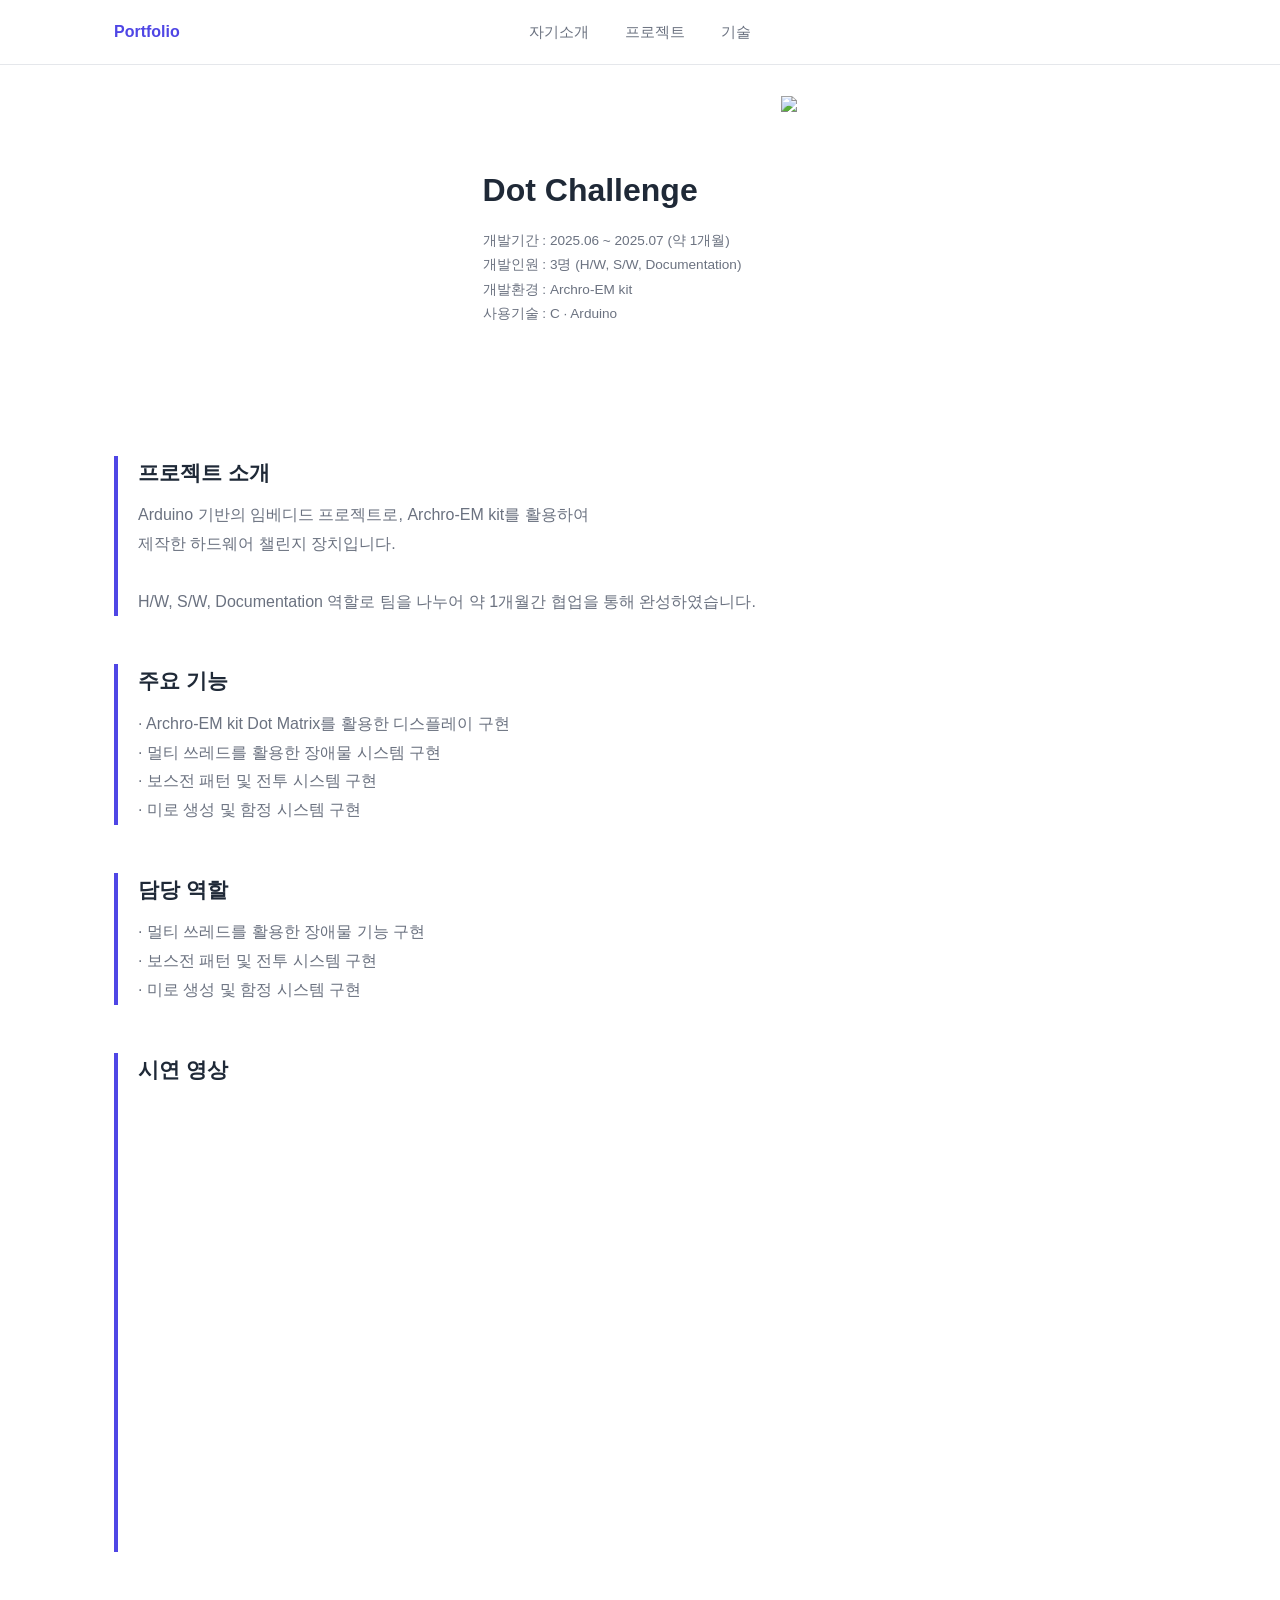
==== html/DotChallenge.html @ a4ed207d "Add files via upload" ====
<!DOCTYPE html>
<html lang="ko">
<head>
    <meta charset="UTF-8">
    <meta name="viewport" content="width=device-width, initial-scale=1.0">
    <title>Dot Challenge - Portfolio</title>
    <link rel="stylesheet" href="../css/style.css">
    <link rel="stylesheet" href="../css/DotChallenge.css">
</head>
<body>

    <!-- 네비게이션 바 -->
    <div id="nav-placeholder"></div>
    <script src="../js/nav.js"></script>

    <!-- 본문 -->
    <main class="page-content">
        <div class="container">
            <div class="project-item">
                <!-- 왼쪽 : 텍스트 -->
                <div class="project-text">
                    <h1>Dot Challenge</h1>
                    <p class="project-info">개발기간 : 2025.06 ~ 2025.07 (약 1개월)<br>개발인원 : 3명 (H/W, S/W, Documentation)<br>개발환경 : Archro-EM kit<br>사용기술 : C · Arduino</p>
                </div>
                <!-- 오른쪽 : 이미지 -->
                <img src="../image/DotChallenge_Card_img.png" class="Project_Main_img">
            </div>

            <!-- 본문 내용 -->
            <div class="project-body">

                <div class="project-section">
                    <h2>프로젝트 소개</h2>
                    <p>
                        Arduino 기반의 임베디드 프로젝트로, Archro-EM kit를 활용하여<br>
                        제작한 하드웨어 챌린지 장치입니다.<br><br>
                        H/W, S/W, Documentation 역할로 팀을 나누어
                        약 1개월간 협업을 통해 완성하였습니다.
                    </p>
                </div>

                <div class="project-section">
                    <h2>주요 기능</h2>
                    <p>
                        · Archro-EM kit Dot Matrix를 활용한 디스플레이 구현<br>
                        · 멀티 쓰레드를 활용한 장애물 시스템 구현<br>
                        · 보스전 패턴 및 전투 시스템 구현<br>
                        · 미로 생성 및 함정 시스템 구현
                    </p>
                </div>

                <div class="project-section">
                    <h2>담당 역할</h2>
                    <p>
                        · 멀티 쓰레드를 활용한 장애물 기능 구현<br>
                        · 보스전 패턴 및 전투 시스템 구현<br>
                        · 미로 생성 및 함정 시스템 구현
                    </p>
                </div>

                <div class="project-section">
                    <h2>시연 영상</h2>
                    <div class="video-wrapper">
                        <iframe
                            src="https://www.youtube.com/embed/iLiySJ9f4mc"
                            title="Dot Challenge 시연 영상"
                            allowfullscreen>
                        </iframe>
                    </div>
                </div>

            </div>
        </div>
    </main>

</body>
</html>
---- css/style.css ----
/* ===== 기본 초기화 ===== */
* {
    margin: 0;
    padding: 0;
    box-sizing: border-box;
}

/* ===== CSS 변수 ===== */
:root {
    --primary: #4f46e5;       /* 포인트 색상 */
    --primary-dark: #3730a3;  /* 버튼 hover 색상 */
    --text: #1f2937;          /* 기본 텍스트 색상 */
    --text-light: #6b7280;    /* 서브 텍스트 색상 */
    --bg: #ffffff;            /* 배경 흰색 */
    --border: #e5e7eb;        /* 테두리 색상 */
}

body {
    font-family: 'Apple SD Gothic Neo', 'Malgun Gothic', sans-serif;
    color: var(--text);
    background-color: var(--bg);
    line-height: 1.6;
}

a {
    text-decoration: none;
    color: inherit;
}

ul {
    list-style: none;
}

/* ===== 로고 ===== */
.logo a {
    color: #4f46e5;
    font-weight: bold;
}

/* ===== 공통 레이아웃 ===== */
.container {
    max-width: 1100px;
    margin: 0 auto;
    padding: 0 24px;
}

/* ===== 네비게이션 바 ===== */
.header {
    position: fixed;
    top: 0;
    left: 0;
    right: 0;
    z-index: 100;
    background: rgba(255, 255, 255, 0.95);
    backdrop-filter: blur(8px);
    border-bottom: 1px solid var(--border);
}

.header .container {
    position: relative;
    display: flex;
    align-items: center;
    justify-content: space-between;
    height: 64px;
}

/* 메뉴를 헤더 정중앙에 배치 */
.nav {
    position: absolute;
    left: 50%;
    transform: translateX(-50%);
}

/* 메뉴 리스트 */
.nav-list {
    display: flex;
    gap: 36px;
}

.nav-list a {
    font-size: 0.95rem;
    font-weight: 500;
    color: var(--text-light);
    transition: color 0.2s;
}

.nav-list a:hover {
    color: var(--primary);
}

/* ===== 서브 페이지 공통 (about, project, stack) ===== */
.page-content {
    padding-top: 96px;
    padding-bottom: 80px;
    min-height: 100vh;
}

/* ===== 본문 메인 섹션 ===== */
.hero {
    min-height: 100vh;
    display: flex;
    align-items: center;
    padding-top: 64px;
    background: linear-gradient(135deg, #ede9fe 0%, #e0e7ff 100%);
}

.hero-sub {
    font-size: 1.1rem;
    color: var(--primary);
    font-weight: 600;
    margin-bottom: 12px;
}

.hero-title {
    font-size: 3rem;
    font-weight: 800;
    line-height: 1.2;
    margin-bottom: 20px;
    color: var(--text);
}

.highlight {
    color: var(--primary);
}

/* 버튼 묶음 */
.hero-btns {
    display: flex;
    gap: 12px;
}

.btn {
    display: inline-block;
    padding: 12px 28px;
    border-radius: 8px;
    font-size: 1rem;
    font-weight: 600;
    cursor: pointer;
    transition: all 0.2s;
    border: 2px solid transparent;
}

.btn-primary {
    background-color: var(--primary);
    color: #fff;
}

.btn-primary:hover {
    background-color: var(--primary-dark);
}

.btn-outline {
    border-color: var(--primary);
    color: var(--primary);
}

.btn-outline:hover {
    background-color: var(--primary);
    color: #fff;
}

/* 애니메이션 */
@keyframes fadein {
    from { opacity: 0; }
    to   { opacity: 1; }
}

.hero-email {
    margin-top: 20px;
    font-size: 0.95rem;
    color: #6b7280;
}

.hero-sub   { animation: fadein 0.8s ease both 0s; }
.hero-title { animation: fadein 0.8s ease both 0.6s; }
.hero-btns  { animation: fadein 0.8s ease both 1.2s; }
---- css/DotChallenge.css ----
/* ===== Dot Challenge 상세 페이지 (DotChallenge.html) ===== */

.project-item {
    display: flex;
    align-items: center;
    justify-content: center;
    gap: 40px;
}

.project-text h1 {
    margin-bottom: 12px;
}

.project-info {
    color: #6b7280;
    font-size: 0.85rem;
    line-height: 1.8;
}

.Project_Main_img {
    width: auto;
    height: 300px;
    object-fit: cover;
}

/* ===== 본문 섹션 ===== */
.project-body {
    margin-top: 60px;
    display: flex;
    flex-direction: column;
    gap: 48px;
}

.project-section {
    border-left: 4px solid #4f46e5;
    padding-left: 20px;
}

.project-section h2 {
    font-size: 1.3rem;
    font-weight: 700;
    margin-bottom: 12px;
}

.project-section p {
    color: #6b7280;
    line-height: 1.8;
}

/* 유튜브 영상 */
.video-wrapper {
    position: relative;
    width: 100%;
    max-width: 800px;
    aspect-ratio: 16 / 9;
    margin-top: 16px;
    border-radius: 8px;
    overflow: hidden;
}

.video-wrapper iframe {
    width: 100%;
    height: 100%;
    border: none;
}

/* 애니메이션 */
@keyframes fadein {
    from { opacity: 0; }
    to   { opacity: 1; }
}

.Project_Main_img { animation: fadein 1.0s ease both 0.2s; }
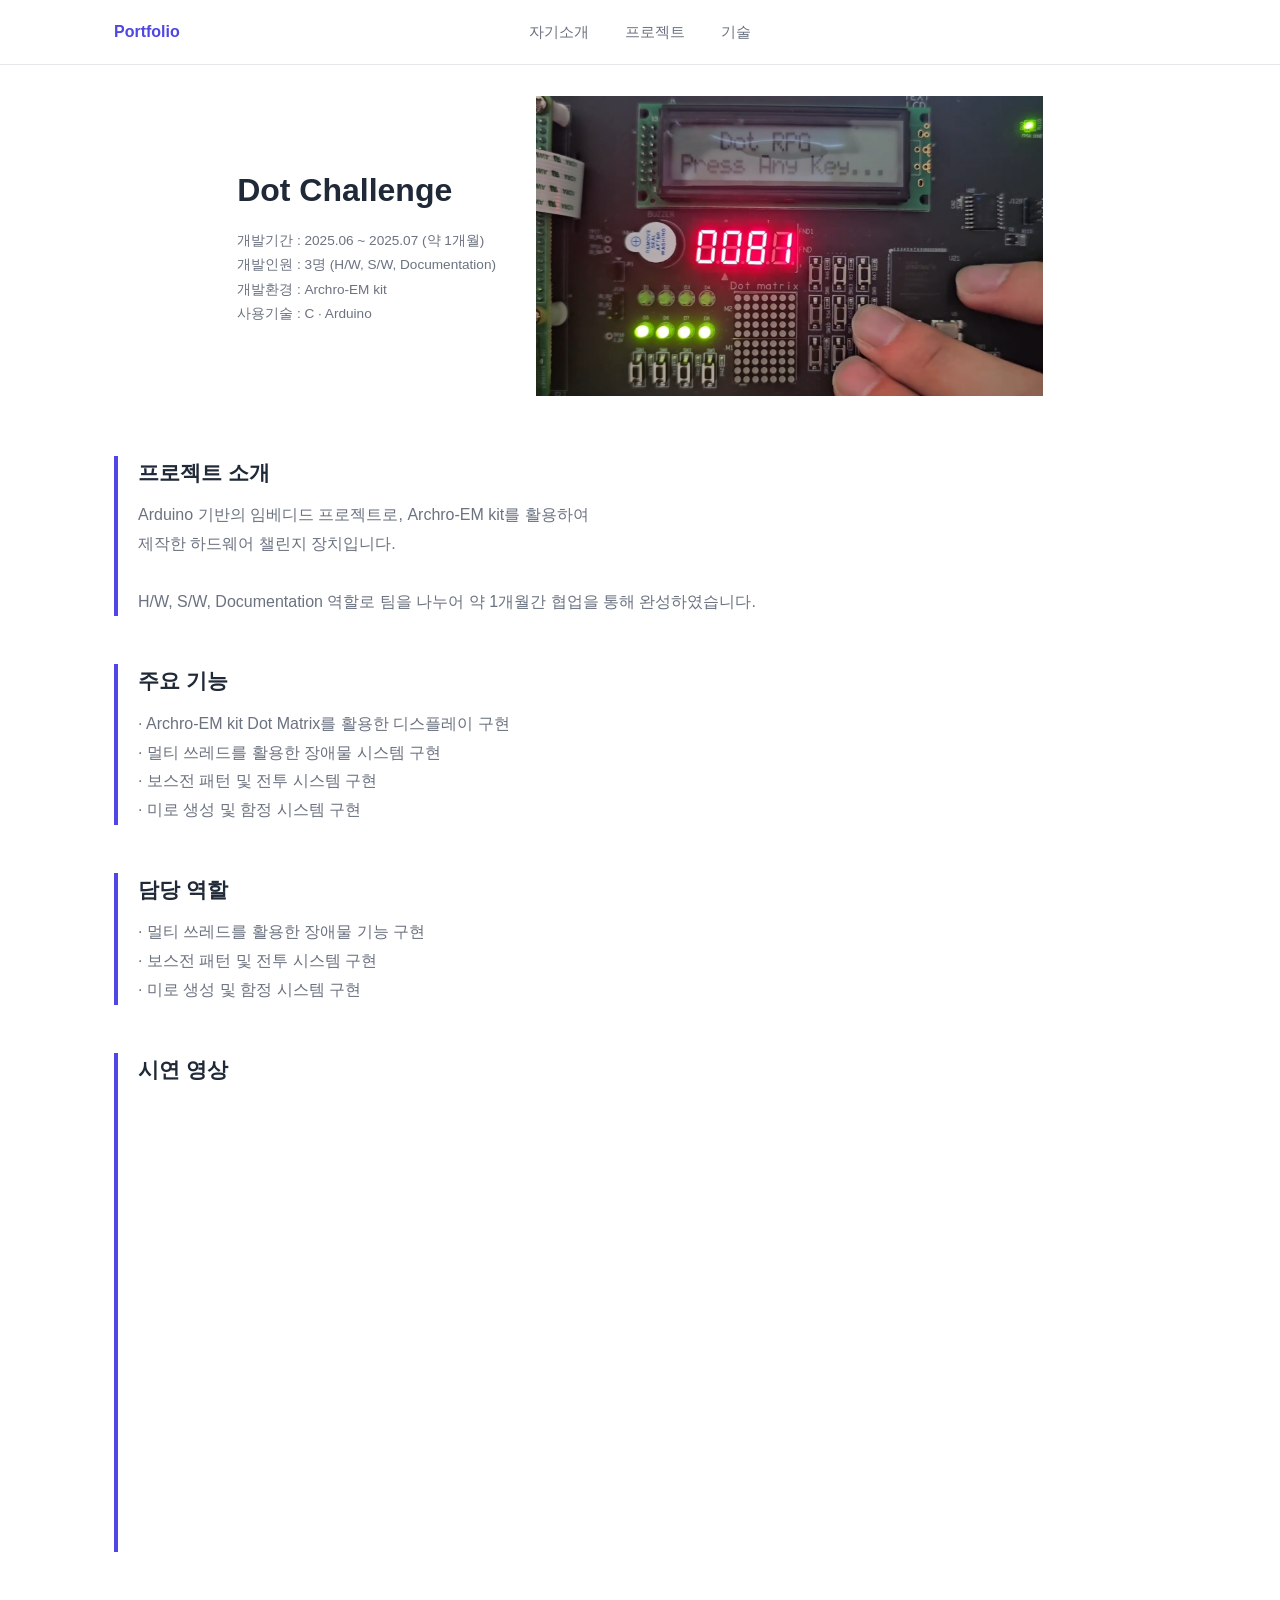
==== commit b6e5b97e: "Update DotChallenge.html" ====
--- a/html/DotChallenge.html
+++ b/html/DotChallenge.html
@@ -23,7 +23,7 @@
                     <p class="project-info">개발기간 : 2025.06 ~ 2025.07 (약 1개월)<br>개발인원 : 3명 (H/W, S/W, Documentation)<br>개발환경 : Archro-EM kit<br>사용기술 : C · Arduino</p>
                 </div>
                 <!-- 오른쪽 : 이미지 -->
-                <img src="../image/DotChallenge_Card_img.png" class="Project_Main_img">
+                <img src="../Image/DotChallenge_Card_img.png" class="Project_Main_img">
             </div>
 
             <!-- 본문 내용 -->
